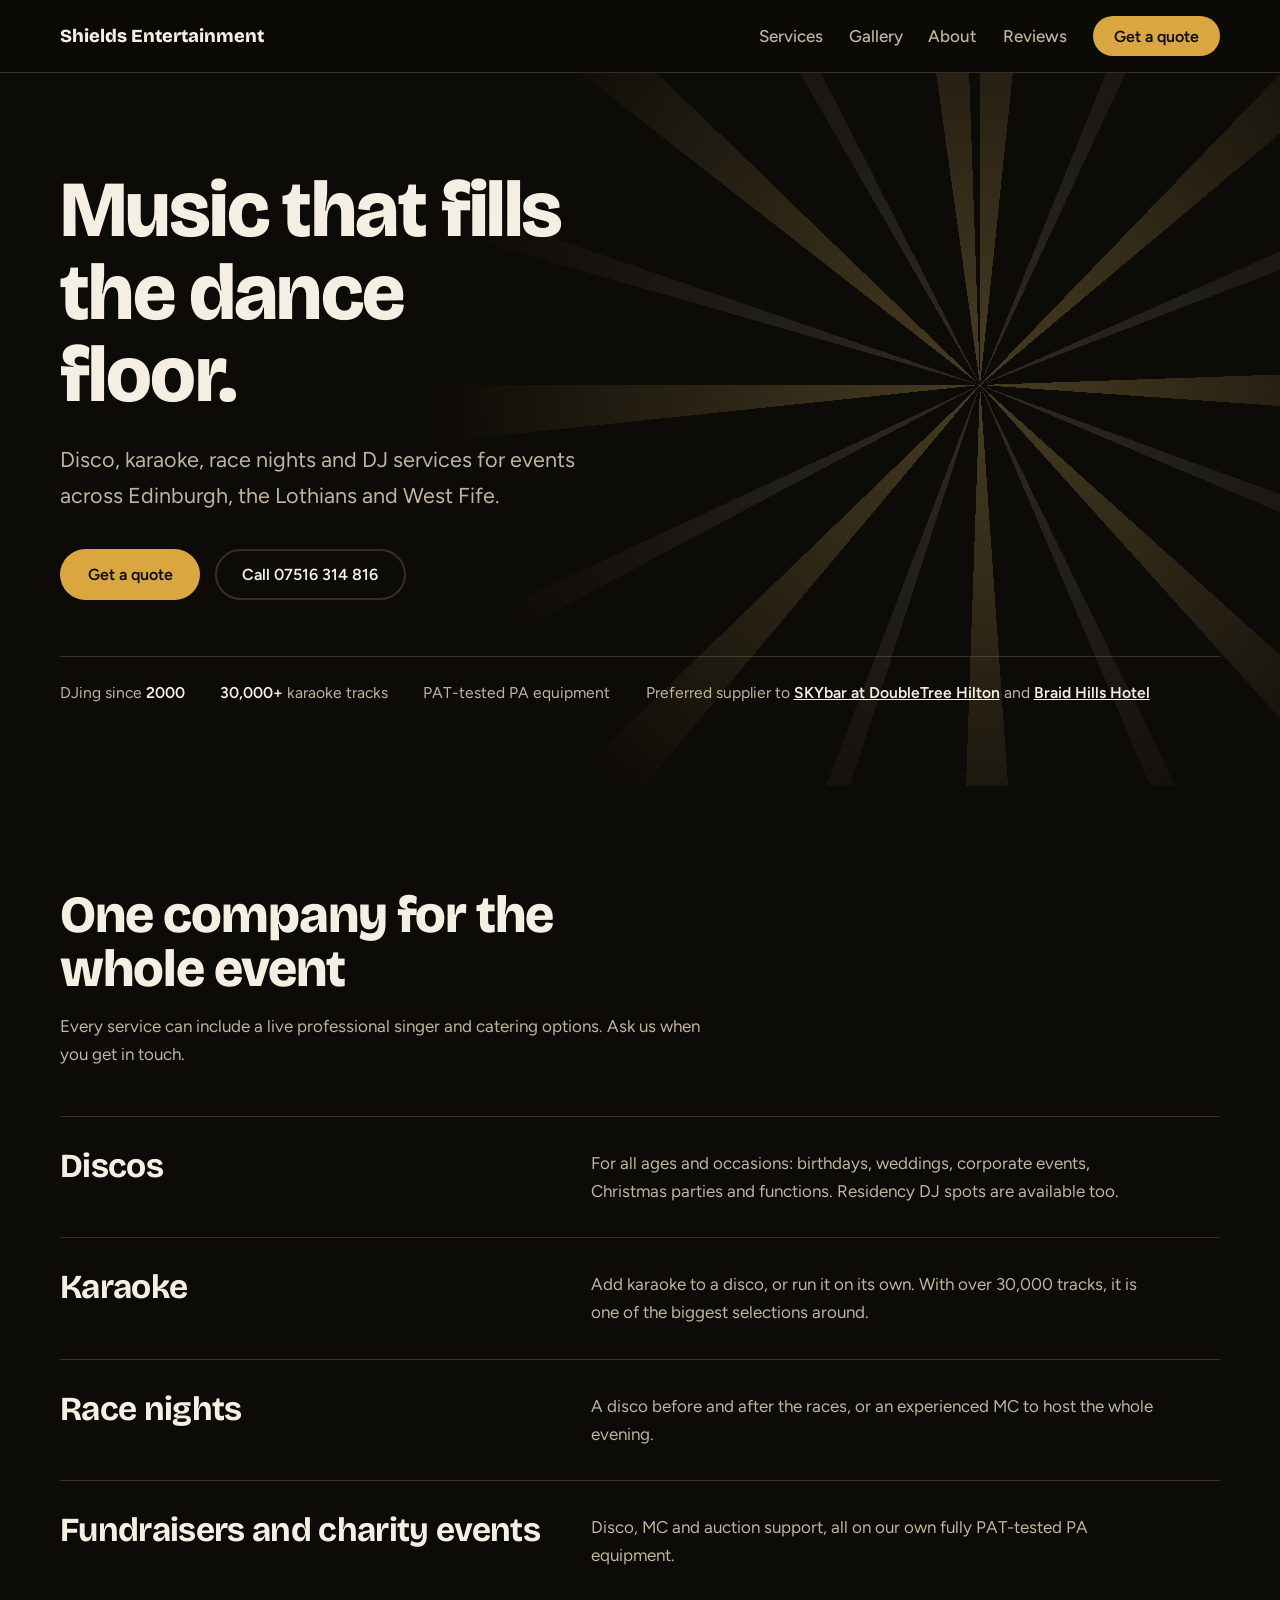
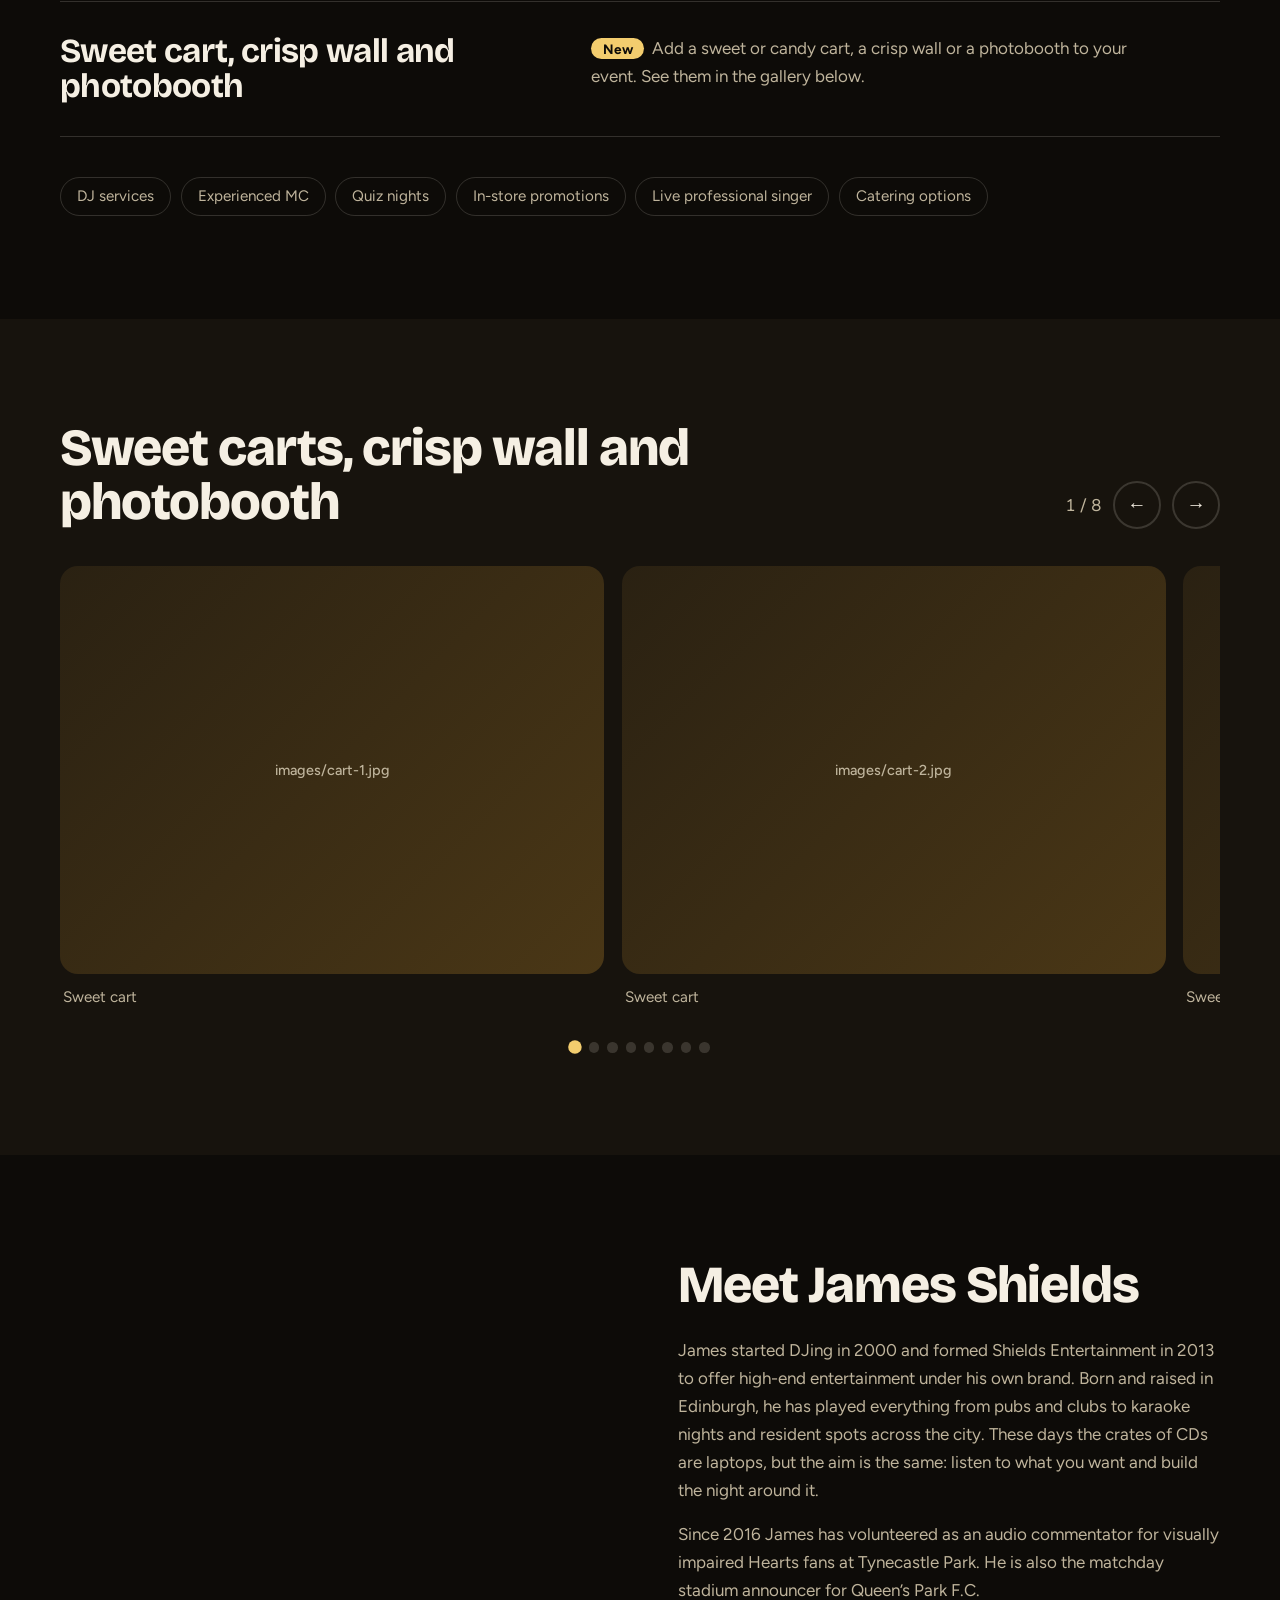
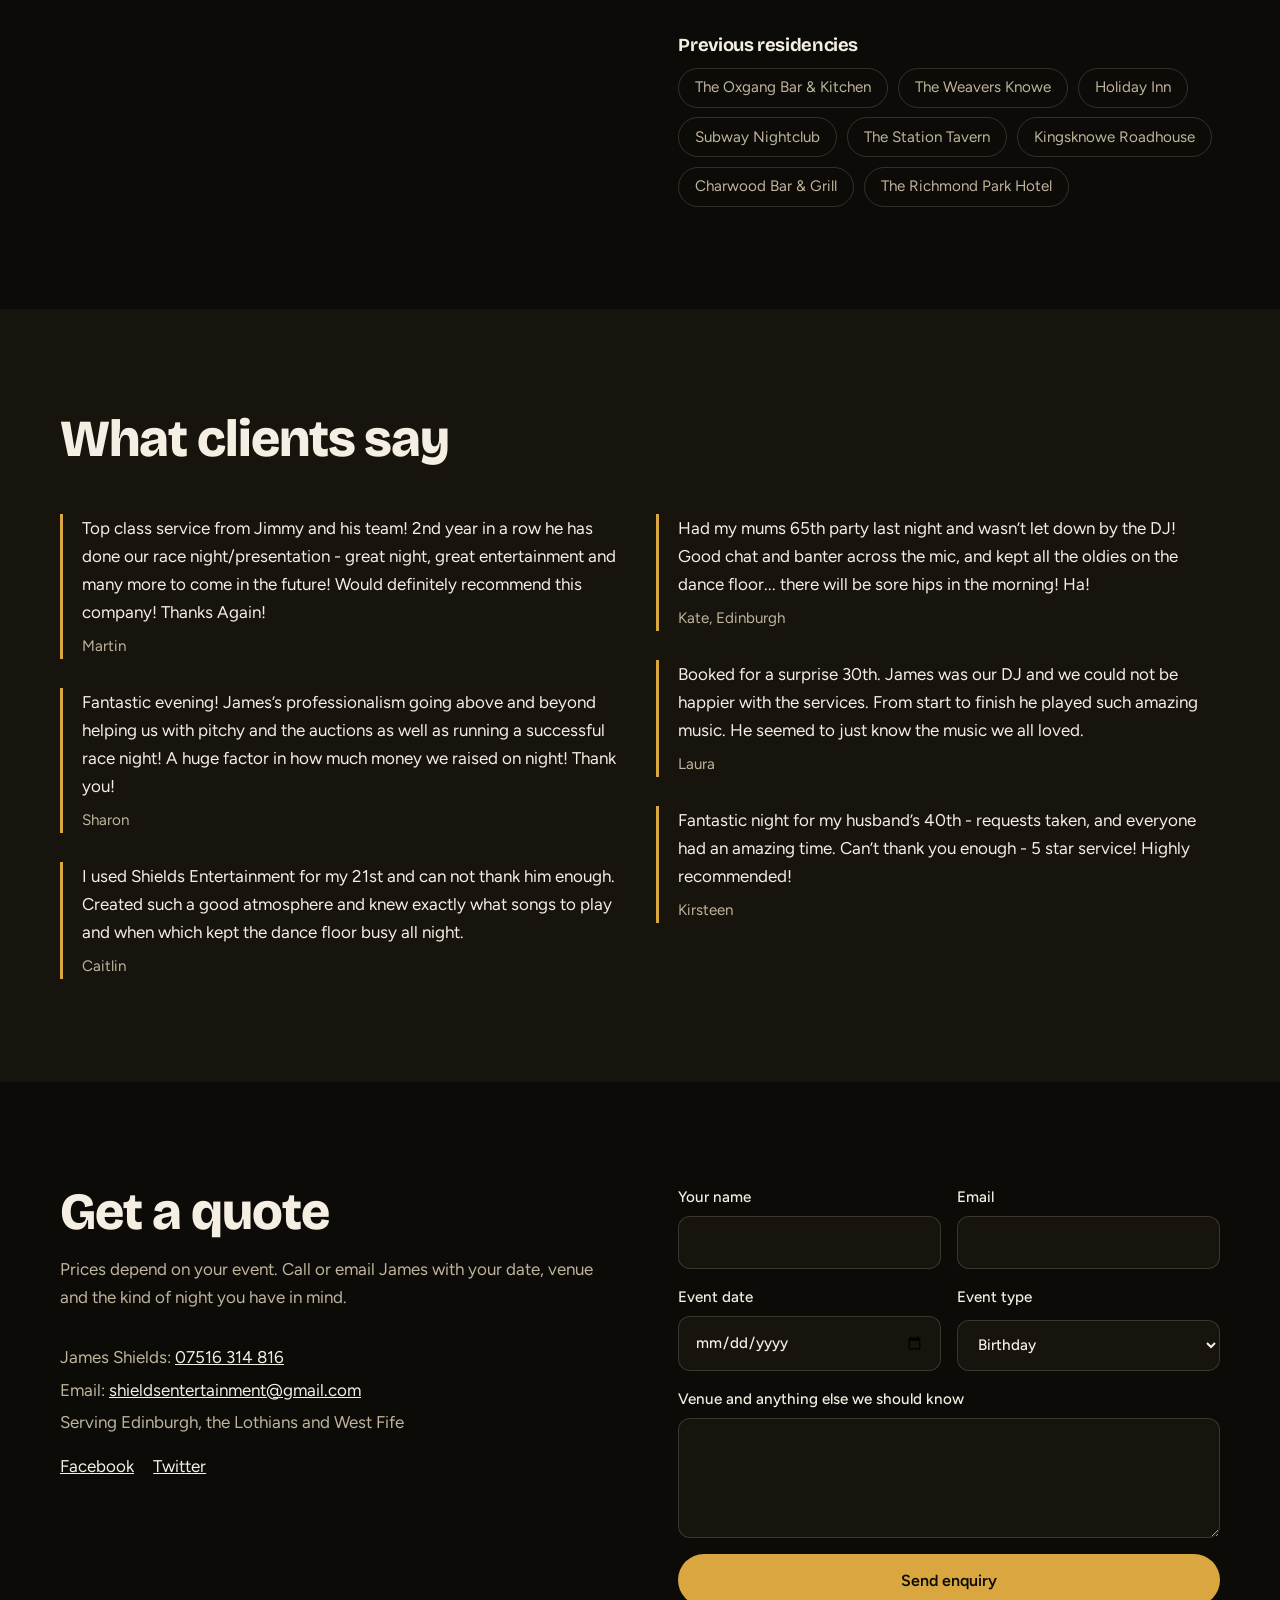
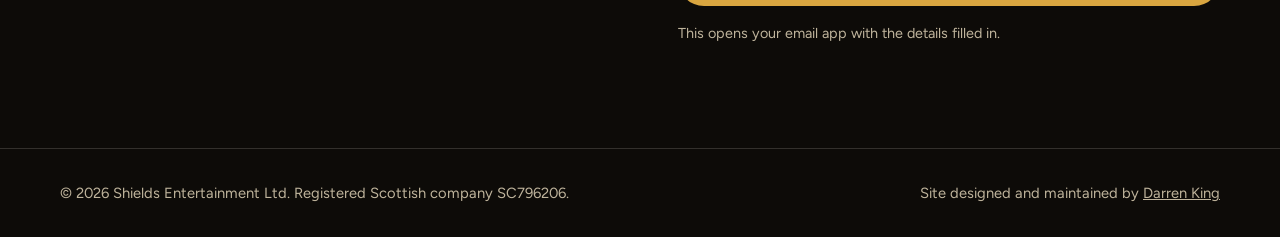
==== new/index.html @ cb1df414 "Create index.html Added new index" ====
<!DOCTYPE html>
<html lang="en-GB">
<head>
<meta charset="utf-8">
<meta name="viewport" content="width=device-width, initial-scale=1">
<title>Shields Entertainment | Disco, karaoke &amp; DJ services in Edinburgh, the Lothians and West Fife</title>
<meta name="description" content="Disco, karaoke, race nights and DJ services for birthdays, weddings and corporate events across Edinburgh, the Lothians and West Fife.">
<meta name="theme-color" content="#0d0b08">
<link rel="icon" href="images/shields-entertainment-logo.png">
<meta property="og:image" content="https://www.shieldsentertainment.co.uk/images/shields-entertainment-logo.png">
<link rel="preconnect" href="https://fonts.googleapis.com">
<link rel="preconnect" href="https://fonts.gstatic.com" crossorigin>
<link href="https://fonts.googleapis.com/css2?family=Bricolage+Grotesque:opsz,wght@12..96,500;12..96,700;12..96,800&family=Figtree:wght@400;500;600&display=swap" rel="stylesheet">
<style>
:root{
  --ink:#0d0b08; --ink-2:#17130d; --line:rgba(245,239,227,.16);
  --text:#f5efe3; --muted:#bfb49c; --coral:#d9a640; --gold:#f3cd6e;
  --display:"Bricolage Grotesque","Trebuchet MS",system-ui,sans-serif;
  --body:"Figtree",system-ui,-apple-system,"Segoe UI",sans-serif;
  --wrap:1160px;
}
*{box-sizing:border-box}
html{scroll-behavior:smooth;scroll-padding-top:5rem}
body{margin:0;background:var(--ink);color:var(--text);font:400 1.0625rem/1.65 var(--body);-webkit-font-smoothing:antialiased}
img{max-width:100%;display:block}
a{color:inherit}
:focus-visible{outline:3px solid var(--gold);outline-offset:3px;border-radius:4px}
.wrap{width:min(var(--wrap),100% - 2.5rem);margin-inline:auto}
h1,h2,h3{font-family:var(--display);line-height:1.04;margin:0;letter-spacing:-.02em}
h2{font-size:clamp(2rem,4.5vw,3.25rem);font-weight:800}
p{margin:0}
.btn{white-space:nowrap;display:inline-block;padding:.9rem 1.6rem;border-radius:999px;font:600 1rem var(--body);text-decoration:none;border:2px solid transparent;cursor:pointer;transition:transform .15s,background .15s}
.btn-primary{background:var(--coral);color:var(--ink)}
.btn-primary:hover{transform:translateY(-2px);background:#ecbf5c}
.btn-ghost{border-color:var(--line);color:var(--text)}
.btn-ghost:hover{border-color:var(--text)}

/* Header */
header{position:sticky;top:0;z-index:20;background:rgba(13,11,8,.85);backdrop-filter:blur(12px);border-bottom:1px solid var(--line)}
.bar{display:flex;align-items:center;justify-content:space-between;height:4.5rem;gap:1rem}
.brand{display:flex;align-items:center;gap:.7rem;text-decoration:none;font:800 1.15rem var(--display)}
.brand img{height:2.8rem;width:auto}
.brand .wordmark{display:inline}
nav{display:flex;align-items:center;gap:1.6rem}
nav a{text-decoration:none;font-weight:500;color:var(--muted)}
nav a:hover{color:var(--text)}
nav .btn{padding:.55rem 1.2rem;color:var(--ink)}
nav .btn:hover{color:var(--ink)}
@media(max-width:760px){nav a:not(.btn){display:none}.brand{font-size:1rem;line-height:1.15}}

/* Hero: rotating light beams are the one big gesture */
.hero{position:relative;overflow:hidden;isolation:isolate;padding:clamp(3rem,8vw,6rem) 0 clamp(3rem,8vw,5rem)}
.hero-grid{display:grid;grid-template-columns:1.15fr .85fr;gap:2rem;align-items:center}
.stage{position:relative;display:grid;place-items:center}
.beams{position:absolute;z-index:-1;left:50%;top:50%;width:min(170vmin,1300px);aspect-ratio:1;transform:translate(-50%,-50%);
  background:repeating-conic-gradient(from 0deg,rgba(243,205,110,.26) 0 6deg,transparent 6deg 22deg,rgba(255,244,214,.14) 22deg 25deg,transparent 25deg 44deg);
  -webkit-mask:radial-gradient(circle,#000 0,transparent 60%);mask:radial-gradient(circle,#000 0,transparent 60%);
  animation:spin 90s linear infinite}
@keyframes spin{to{transform:translate(-50%,-50%) rotate(360deg)}}
.ball{width:min(100%,25rem);height:auto;filter:drop-shadow(0 18px 50px rgba(217,166,64,.35))}
@media(max-width:820px){.hero-grid{grid-template-columns:1fr}.stage{order:-1}.ball{width:13rem}}
.hero h1{font-size:clamp(2.6rem,6.2vw,5.4rem);font-weight:800;max-width:11ch}
.hero p.lead{font-size:clamp(1.1rem,2vw,1.35rem);color:var(--muted);max-width:34rem;margin:1.6rem 0 2.2rem}
.hero .actions{display:flex;flex-wrap:wrap;gap:.9rem}
.facts{display:flex;flex-wrap:wrap;gap:.6rem 2.2rem;margin:3.5rem 0 0;padding:1.4rem 0 0;border-top:1px solid var(--line);list-style:none}
.facts li{color:var(--muted);font-size:.98rem}
.facts strong{color:var(--text);font-weight:600}

section{padding:clamp(4rem,8vw,6.5rem) 0}
.alt{background:var(--ink-2)}
.head{max-width:40rem;margin-bottom:3rem}
.head p{color:var(--muted);margin-top:1rem}

/* Services as rows */
.rows{border-bottom:1px solid var(--line)}
.row{display:grid;grid-template-columns:minmax(0,1fr) minmax(0,1.3fr);gap:1rem 3rem;padding:2rem 0;border-top:1px solid var(--line)}
.row h3{font-size:clamp(1.5rem,3vw,2.1rem);font-weight:700}
.row p{color:var(--muted);max-width:36rem}
@media(max-width:720px){.row{grid-template-columns:1fr}}
.included{margin-top:2.5rem;display:flex;flex-wrap:wrap;gap:.6rem}
.included span{padding:.4rem 1rem;border:1px solid var(--line);border-radius:999px;color:var(--muted);font-size:.95rem}

/* Carousel */
.gallery-top{display:flex;align-items:end;justify-content:space-between;gap:1.5rem;flex-wrap:wrap;margin-bottom:2rem}
.gallery-top .head{margin:0}
.controls{display:flex;align-items:center;gap:.7rem}
.counter{font-variant-numeric:tabular-nums;color:var(--muted);min-width:4.5rem;text-align:right}
.ctl{width:3rem;height:3rem;border-radius:50%;border:2px solid var(--line);background:transparent;color:var(--text);font-size:1.2rem;cursor:pointer;display:grid;place-items:center;transition:background .15s,border-color .15s}
.ctl:hover{background:var(--coral);border-color:var(--coral);color:var(--ink)}
.track{display:flex;gap:1.1rem;overflow-x:auto;scroll-snap-type:x mandatory;scrollbar-width:none;padding:.3rem 0 .6rem;overscroll-behavior-x:contain}
.track::-webkit-scrollbar{display:none}
.slide{flex:0 0 min(78%,34rem);scroll-snap-align:start;margin:0}
.slide button{all:unset;display:block;width:100%;cursor:zoom-in;border-radius:18px;overflow:hidden;aspect-ratio:4/3;position:relative;background:linear-gradient(135deg,#2a2112,#4a3716)}
.slide button:focus-visible{outline:3px solid var(--gold);outline-offset:3px}
.slide img{width:100%;height:100%;object-fit:cover;transition:transform .5s}
.slide button:hover img{transform:scale(1.04)}
.slide figcaption{padding:.7rem .2rem 0;color:var(--muted);font-size:.95rem}
.slide.missing img{display:none}
.slide.missing button::after{content:attr(data-path);position:absolute;inset:0;display:grid;place-items:center;text-align:center;padding:1rem;color:var(--muted);font:500 .9rem var(--body)}
.dots{display:flex;gap:.5rem;justify-content:center;margin-top:1.4rem;flex-wrap:wrap}
.dot{width:.65rem;height:.65rem;border-radius:50%;border:0;padding:0;background:var(--line);cursor:pointer}
.dot[aria-current="true"]{background:var(--gold);transform:scale(1.35)}
dialog{border:0;padding:0;background:transparent;max-width:100vw;max-height:100vh;width:100%;height:100%;color:var(--text)}
dialog::backdrop{background:rgba(8,6,3,.95)}
.lb{height:100%;display:grid;grid-template-rows:1fr auto;place-items:center;padding:1.2rem;gap:.8rem}
.lb img{max-height:78vh;width:auto;max-width:100%;border-radius:12px;object-fit:contain}
.lb .ph{width:min(90vw,60rem);aspect-ratio:4/3;border-radius:12px;background:linear-gradient(135deg,#2a2112,#4a3716);display:grid;place-items:center;color:var(--muted)}
.lb-bar{display:flex;align-items:center;gap:1rem;justify-content:center}
.lb-cap{color:var(--muted);min-width:8rem;text-align:center}
.lb-close{position:absolute;top:1rem;right:1rem}

/* About + contact */
.split{display:grid;grid-template-columns:1fr 1fr;gap:clamp(2rem,6vw,5rem);align-items:start}
@media(max-width:820px){.split{grid-template-columns:1fr}}
.split p+p{margin-top:1rem}
.split p{color:var(--muted)}
form{display:grid;gap:1rem}
label{display:grid;gap:.4rem;font-weight:500;font-size:.95rem}
input,select,textarea{font:inherit;color:var(--text);background:var(--ink-2);border:1.5px solid var(--line);border-radius:12px;padding:.8rem 1rem;width:100%}
.alt input,.alt select,.alt textarea{background:var(--ink)}
textarea{min-height:7.5rem;resize:vertical}
.two{display:grid;grid-template-columns:1fr 1fr;gap:1rem}
@media(max-width:520px){.two{grid-template-columns:1fr}}
.note{font-size:.9rem;color:var(--muted)}
.details{list-style:none;padding:0;margin:2rem 0 0;display:grid;gap:.3rem;color:var(--muted)}
.details a{color:var(--text)}
footer{border-top:1px solid var(--line);padding:2rem 0;color:var(--muted);font-size:.92rem}
footer .wrap{display:flex;justify-content:space-between;flex-wrap:wrap;gap:.6rem}


.brand .chip{display:flex}
.brand.no-logo .chip{display:none}
.portrait{width:100%;max-width:26rem;aspect-ratio:4/5;object-fit:cover;border-radius:18px;background:linear-gradient(135deg,#2a2112,#4a3716)}
.venues{margin-top:2rem}
.venues h3{font-size:1.15rem;font-weight:700;margin-bottom:.8rem}
.quotes{columns:2 22rem;column-gap:2rem}
.quotes blockquote{break-inside:avoid;margin:0 0 1.8rem;padding-left:1.2rem;border-left:3px solid var(--coral)}
.quotes p{color:var(--text)}
.quotes cite{display:block;margin-top:.5rem;color:var(--muted);font-style:normal;font-size:.95rem}
.new{display:inline-block;background:var(--gold);color:var(--ink);font:700 .85rem var(--body);padding:.15rem .7rem;border-radius:999px;margin-right:.5rem}
.social{display:flex;gap:1.2rem;margin-top:1rem}

@media(prefers-reduced-motion:reduce){
  html{scroll-behavior:auto}.beams{animation:none}.slide img,.btn{transition:none}
}
</style>
</head>
<body>

<header>
  <div class="wrap bar">
    <a class="brand" href="#top" aria-label="Shields Entertainment, home">
      <span class="chip"><img src="images/shields-entertainment-logo.png" alt="" id="logo"></span>
      <span class="wordmark">Shields Entertainment</span>
    </a>
    <nav aria-label="Main">
      <a href="#services">Services</a>
      <a href="#gallery">Gallery</a>
      <a href="#about">About</a>
      <a href="#testimonials">Reviews</a>
      <a class="btn btn-primary" href="#contact">Get a quote</a>
    </nav>
  </div>
</header>

<main id="top">
  <div class="hero">
    <div class="wrap">
      <div class="hero-grid">
        <div class="copy">
          <h1>Music that fills the dance floor.</h1>
          <p class="lead">Disco, karaoke, race nights and DJ services for events across Edinburgh, the Lothians and West Fife.</p>
          <div class="actions">
            <a class="btn btn-primary" href="#contact">Get a quote</a>
            <a class="btn btn-ghost" href="tel:07516314816">Call 07516 314 816</a>
          </div>
        </div>
        <div class="stage">
          <div class="beams" aria-hidden="true"></div>
          <img class="ball" id="heroball" alt="Shields Entertainment" width="230" height="230">
        </div>
      </div>
      <ul class="facts">
        <li>DJing since <strong>2000</strong></li>
        <li><strong>30,000+</strong> karaoke tracks</li>
        <li>PAT-tested PA equipment</li>
        <li>Preferred supplier to <strong><a href="https://skybaredinburgh.com/" target="_blank">SKYbar at DoubleTree Hilton</a></strong> and <strong><a href="https://www.braidhillshotel.com/services/weddings/" target="_blank">Braid Hills Hotel</a></strong></li>
      </ul>
    </div>
  </div>

  <section id="services">
    <div class="wrap">
      <div class="head">
        <h2>One company for the whole event</h2>
        <p>Every service can include a live professional singer and catering options. Ask us when you get in touch.</p>
      </div>
      <div class="rows">
        <div class="row">
          <h3>Discos</h3>
          <p>For all ages and occasions: birthdays, weddings, corporate events, Christmas parties and functions. Residency DJ spots are available too.</p>
        </div>
        <div class="row">
          <h3>Karaoke</h3>
          <p>Add karaoke to a disco, or run it on its own. With over 30,000 tracks, it is one of the biggest selections around.</p>
        </div>
        <div class="row">
          <h3>Race nights</h3>
          <p>A disco before and after the races, or an experienced MC to host the whole evening.</p>
        </div>
        <div class="row">
          <h3>Fundraisers and charity events</h3>
          <p>Disco, MC and auction support, all on our own fully PAT-tested PA equipment.</p>
        </div>
        <div class="row">
          <h3>Sweet cart, crisp wall and photobooth</h3>
          <p><span class="new">New</span>Add a sweet or candy cart, a crisp wall or a photobooth to your event. See them in the gallery below.</p>
        </div>
      </div>
      <div class="included" aria-label="Also available">
        <span>DJ services</span><span>Experienced MC</span><span>Quiz nights</span><span>In-store promotions</span><span>Live professional singer</span><span>Catering options</span>
      </div>
    </div>
  </section>

  <section id="gallery" class="alt" aria-labelledby="gal-h">
    <div class="wrap">
      <div class="gallery-top">
        <div class="head"><h2 id="gal-h">Sweet carts, crisp wall and photobooth</h2></div>
        <div class="controls">
          <span class="counter" id="counter" aria-live="polite"></span>
          <button class="ctl" id="prev" aria-label="Previous photo">&#8592;</button>
          <button class="ctl" id="next" aria-label="Next photo">&#8594;</button>
        </div>
      </div>
      <div class="track" id="track" role="region" aria-roledescription="carousel" aria-label="Event extras photos" tabindex="0"></div>
      <div class="dots" id="dots"></div>
    </div>
  </section>

  <section id="about">
    <div class="wrap split">
      <div>
        <img class="portrait" id="portrait" src="images/james-shields.jpg" alt="James Shields">
      </div>
      <div>
        <h2 style="margin-bottom:1.5rem">Meet James Shields</h2>
        <p>James started DJing in 2000 and formed Shields Entertainment in 2013 to offer high-end entertainment under his own brand. Born and raised in Edinburgh, he has played everything from pubs and clubs to karaoke nights and resident spots across the city. These days the crates of CDs are laptops, but the aim is the same: listen to what you want and build the night around it.</p>
        <p>Since 2016 James has volunteered as an audio commentator for visually impaired Hearts fans at Tynecastle Park. He is also the matchday stadium announcer for Queen&rsquo;s Park F.C.</p>
        <div class="venues">
          <h3>Previous residencies</h3>
          <div class="included" style="margin-top:0">
            <span>The Oxgang Bar &amp; Kitchen</span><span>The Weavers Knowe</span><span>Holiday Inn</span><span>Subway Nightclub</span><span>The Station Tavern</span><span>Kingsknowe Roadhouse</span><span>Charwood Bar &amp; Grill</span><span>The Richmond Park Hotel</span>
          </div>
        </div>
      </div>
    </div>
  </section>

  <section id="testimonials" class="alt">
    <div class="wrap">
      <div class="head"><h2>What clients say</h2></div>
      <div class="quotes">
        <blockquote><p>Top class service from Jimmy and his team! 2nd year in a row he has done our race night/presentation - great night, great entertainment and many more to come in the future! Would definitely recommend this company! Thanks Again!</p><cite>Martin</cite></blockquote>
        <blockquote><p>Fantastic evening! James&rsquo;s professionalism going above and beyond helping us with pitchy and the auctions as well as running a successful race night! A huge factor in how much money we raised on night! Thank you!</p><cite>Sharon</cite></blockquote>
        <blockquote><p>I used Shields Entertainment for my 21st and can not thank him enough. Created such a good atmosphere and knew exactly what songs to play and when which kept the dance floor busy all night.</p><cite>Caitlin</cite></blockquote>
        <blockquote><p>Had my mums 65th party last night and wasn&rsquo;t let down by the DJ! Good chat and banter across the mic, and kept all the oldies on the dance floor... there will be sore hips in the morning! Ha!</p><cite>Kate, Edinburgh</cite></blockquote>
        <blockquote><p>Booked for a surprise 30th. James was our DJ and we could not be happier with the services. From start to finish he played such amazing music. He seemed to just know the music we all loved.</p><cite>Laura</cite></blockquote>
        <blockquote><p>Fantastic night for my husband&rsquo;s 40th - requests taken, and everyone had an amazing time. Can&rsquo;t thank you enough - 5 star service! Highly recommended!</p><cite>Kirsteen</cite></blockquote>
      </div>
    </div>
  </section>

  <section id="contact">
    <div class="wrap split">
      <div>
        <h2>Get a quote</h2>
        <p style="margin-top:1rem">Prices depend on your event. Call or email James with your date, venue and the kind of night you have in mind.</p>
        <ul class="details" id="details"></ul>
        <div class="social">
          <a href="https://www.facebook.com/shieldsentertainment" rel="noopener">Facebook</a>
          <a href="https://twitter.com/shieldsent1" rel="noopener">Twitter</a>
        </div>
      </div>
      <form id="enquiry">
        <div class="two">
          <label>Your name<input name="name" required autocomplete="name"></label>
          <label>Email<input name="email" type="email" required autocomplete="email"></label>
        </div>
        <div class="two">
          <label>Event date<input name="date" type="date"></label>
          <label>Event type
            <select name="type"><option>Birthday</option><option>Wedding</option><option>Corporate event</option><option>Christmas party</option><option>Race night or fundraiser</option><option>Karaoke</option><option>Other</option></select>
          </label>
        </div>
        <label>Venue and anything else we should know<textarea name="message"></textarea></label>
        <button class="btn btn-primary" type="submit">Send enquiry</button>
        <p class="note">This opens your email app with the details filled in.</p>
      </form>
    </div>
  </section>
</main>

<footer>
  <div class="wrap">
    <span>&copy; <span id="yr"></span> Shields Entertainment Ltd. Registered Scottish company SC796206.</span>
    <span>Site designed and maintained by <a href="http://www.darren-king.co.uk">Darren King</a></span>
  </div>
</footer>

<dialog id="lightbox" aria-label="Photo viewer">
  <div class="lb">
    <button class="ctl lb-close" id="lb-close" aria-label="Close">&#10005;</button>
    <div id="lb-media"></div>
    <div class="lb-bar">
      <button class="ctl" id="lb-prev" aria-label="Previous photo">&#8592;</button>
      <span class="lb-cap" id="lb-cap"></span>
      <button class="ctl" id="lb-next" aria-label="Next photo">&#8594;</button>
    </div>
  </div>
</dialog>

<script>
/* ===== Edit these ===== */
const CONFIG = {
  email: "shieldsentertainment@gmail.com",
  phone: "07516 314 816",
  area:  "Edinburgh, the Lothians and West Fife"
};
// Images load from /images first. Until you copy them there, they fall back to the live site.
const LIVE = "https://www.shieldsentertainment.co.uk/";
const GALLERY = [
  {src:"images/cart-1.jpg",       alt:"Sweet cart set up at an event",   caption:"Sweet cart"},
  {src:"images/cart-2.jpg",       alt:"Sweet cart with jars of sweets",  caption:"Sweet cart"},
  {src:"images/cart-3.jpg",       alt:"Sweet cart close-up",             caption:"Sweet cart"},
  {src:"images/cart-4.jpg",       alt:"Sweet cart display",              caption:"Sweet cart"},
  {src:"images/cart-5.jpg",       alt:"Sweet cart at a party",           caption:"Sweet cart"},
  {src:"images/crisp-wall-1.jpg", alt:"Crisp wall display",              caption:"Crisp wall"},
  {src:"images/photobooth-1.jpg", alt:"Photobooth at an event",          caption:"Photobooth"},
  {src:"images/photobooth-2.jpg", alt:"Guests using the photobooth",     caption:"Photobooth"}
];
/* ====================== */

// Try the local file, then the live site, then give up
function load(img, src, onFail){
  let tried = false;
  img.addEventListener("error", () => {
    if(!tried && !/^https?:/.test(src)){ tried = true; img.src = LIVE + src; }
    else if(onFail) onFail();
  });
  img.src = src;
}

const $ = id => document.getElementById(id);
const track = $("track"), dots = $("dots"), counter = $("counter");

// Logo fallback: show the text name if the logo file is missing
load($("logo"), "images/shields-entertainment-logo.png", () => document.querySelector(".brand").classList.add("no-logo"));
load($("heroball"), "images/shields-entertainment-logo.png", () => $("heroball").remove());
load($("portrait"), "images/james-shields.jpg", () => $("portrait").remove());

// Build carousel
GALLERY.forEach((g,i) => {
  const fig = document.createElement("figure");
  fig.className = "slide";
  fig.setAttribute("role","group"); fig.setAttribute("aria-roledescription","slide");
  fig.setAttribute("aria-label", `${i+1} of ${GALLERY.length}`);
  const btn = document.createElement("button");
  btn.type = "button"; btn.dataset.path = g.src; btn.setAttribute("aria-label", `Enlarge: ${g.alt}`);
  const img = new Image(); img.alt = g.alt; img.loading = i < 2 ? "eager" : "lazy";
  load(img, g.src, () => fig.classList.add("missing"));
  btn.append(img);
  btn.addEventListener("click", () => openLB(i));
  const cap = document.createElement("figcaption"); cap.textContent = g.caption;
  fig.append(btn, cap); track.append(fig);

  const d = document.createElement("button");
  d.className = "dot"; d.type = "button"; d.setAttribute("aria-label", `Go to photo ${i+1}`);
  d.addEventListener("click", () => goTo(i));
  dots.append(d);
});

const slides = [...track.children];
const reduce = matchMedia("(prefers-reduced-motion: reduce)").matches;
const behavior = reduce ? "auto" : "smooth";
function current(){
  const x = track.scrollLeft + 1; let idx = 0, best = Infinity;
  slides.forEach((s,i) => { const dist = Math.abs(s.offsetLeft - track.offsetLeft - x); if(dist < best){best = dist; idx = i;} });
  if(track.scrollLeft + track.clientWidth >= track.scrollWidth - 2) idx = slides.length - 1;
  return idx;
}
function goTo(i){
  i = (i + slides.length) % slides.length;
  track.scrollTo({left: slides[i].offsetLeft - track.offsetLeft, behavior});
}
function sync(){
  const i = current();
  counter.textContent = `${i+1} / ${slides.length}`;
  [...dots.children].forEach((d,n) => d.setAttribute("aria-current", n === i));
}
let raf; track.addEventListener("scroll", () => { cancelAnimationFrame(raf); raf = requestAnimationFrame(sync); }, {passive:true});
$("prev").onclick = () => goTo(current() - 1);
$("next").onclick = () => goTo(current() + 1);
track.addEventListener("keydown", e => {
  if(e.key === "ArrowRight"){ e.preventDefault(); goTo(current()+1); }
  if(e.key === "ArrowLeft"){ e.preventDefault(); goTo(current()-1); }
});
addEventListener("resize", sync); sync();

// Lightbox
const lb = $("lightbox"); let lbi = 0;
function showLB(){
  const g = GALLERY[lbi], wrap = $("lb-media"); wrap.textContent = "";
  const img = new Image(); img.alt = g.alt;
  load(img, g.src, () => { const p = document.createElement("div"); p.className = "ph"; p.textContent = g.src; img.replaceWith(p); });
  wrap.append(img); $("lb-cap").textContent = `${lbi+1} / ${GALLERY.length} · ${g.caption}`;
}
function openLB(i){ lbi = i; showLB(); lb.showModal(); }
function stepLB(n){ lbi = (lbi + n + GALLERY.length) % GALLERY.length; showLB(); goTo(lbi); }
$("lb-prev").onclick = () => stepLB(-1);
$("lb-next").onclick = () => stepLB(1);
$("lb-close").onclick = () => lb.close();
lb.addEventListener("click", e => { if(e.target === lb) lb.close(); });
lb.addEventListener("keydown", e => {
  if(e.key === "ArrowRight") stepLB(1);
  if(e.key === "ArrowLeft") stepLB(-1);
});

// Contact details + form
const det = $("details");
const add = html => { const li = document.createElement("li"); li.innerHTML = html; det.append(li); };
add(`James Shields: <a href="tel:${CONFIG.phone.replace(/\s/g,"")}">${CONFIG.phone}</a>`);
add(`Email: <a href="mailto:${CONFIG.email}">${CONFIG.email}</a>`);
add(`Serving ${CONFIG.area}`);
$("yr").textContent = new Date().getFullYear();

$("enquiry").addEventListener("submit", e => {
  e.preventDefault();
  const f = new FormData(e.target);
  const body = `Name: ${f.get("name")}\nEmail: ${f.get("email")}\nEvent type: ${f.get("type")}\nDate: ${f.get("date") || "not set"}\n\n${f.get("message")}`;
  location.href = `mailto:${CONFIG.email}?subject=${encodeURIComponent("Enquiry from " + f.get("name"))}&body=${encodeURIComponent(body)}`;
});
</script>
</body>
</html>
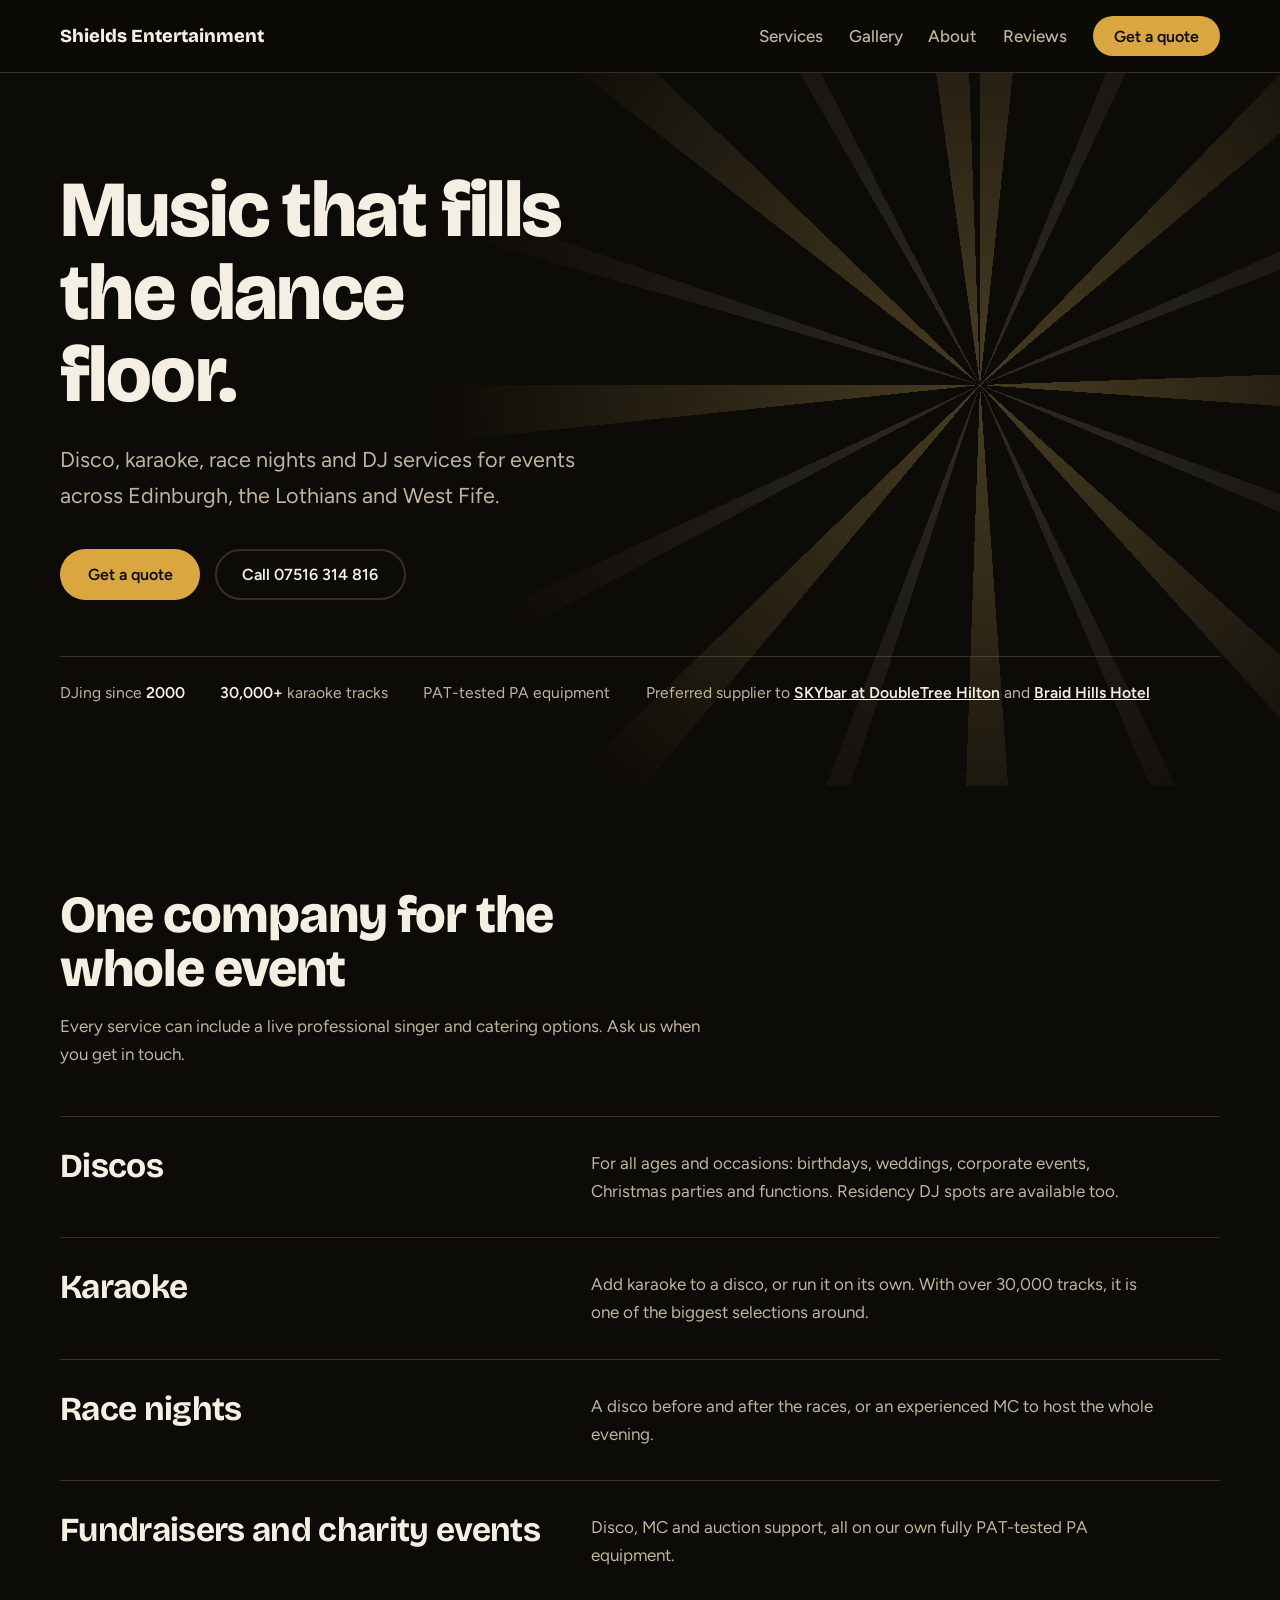
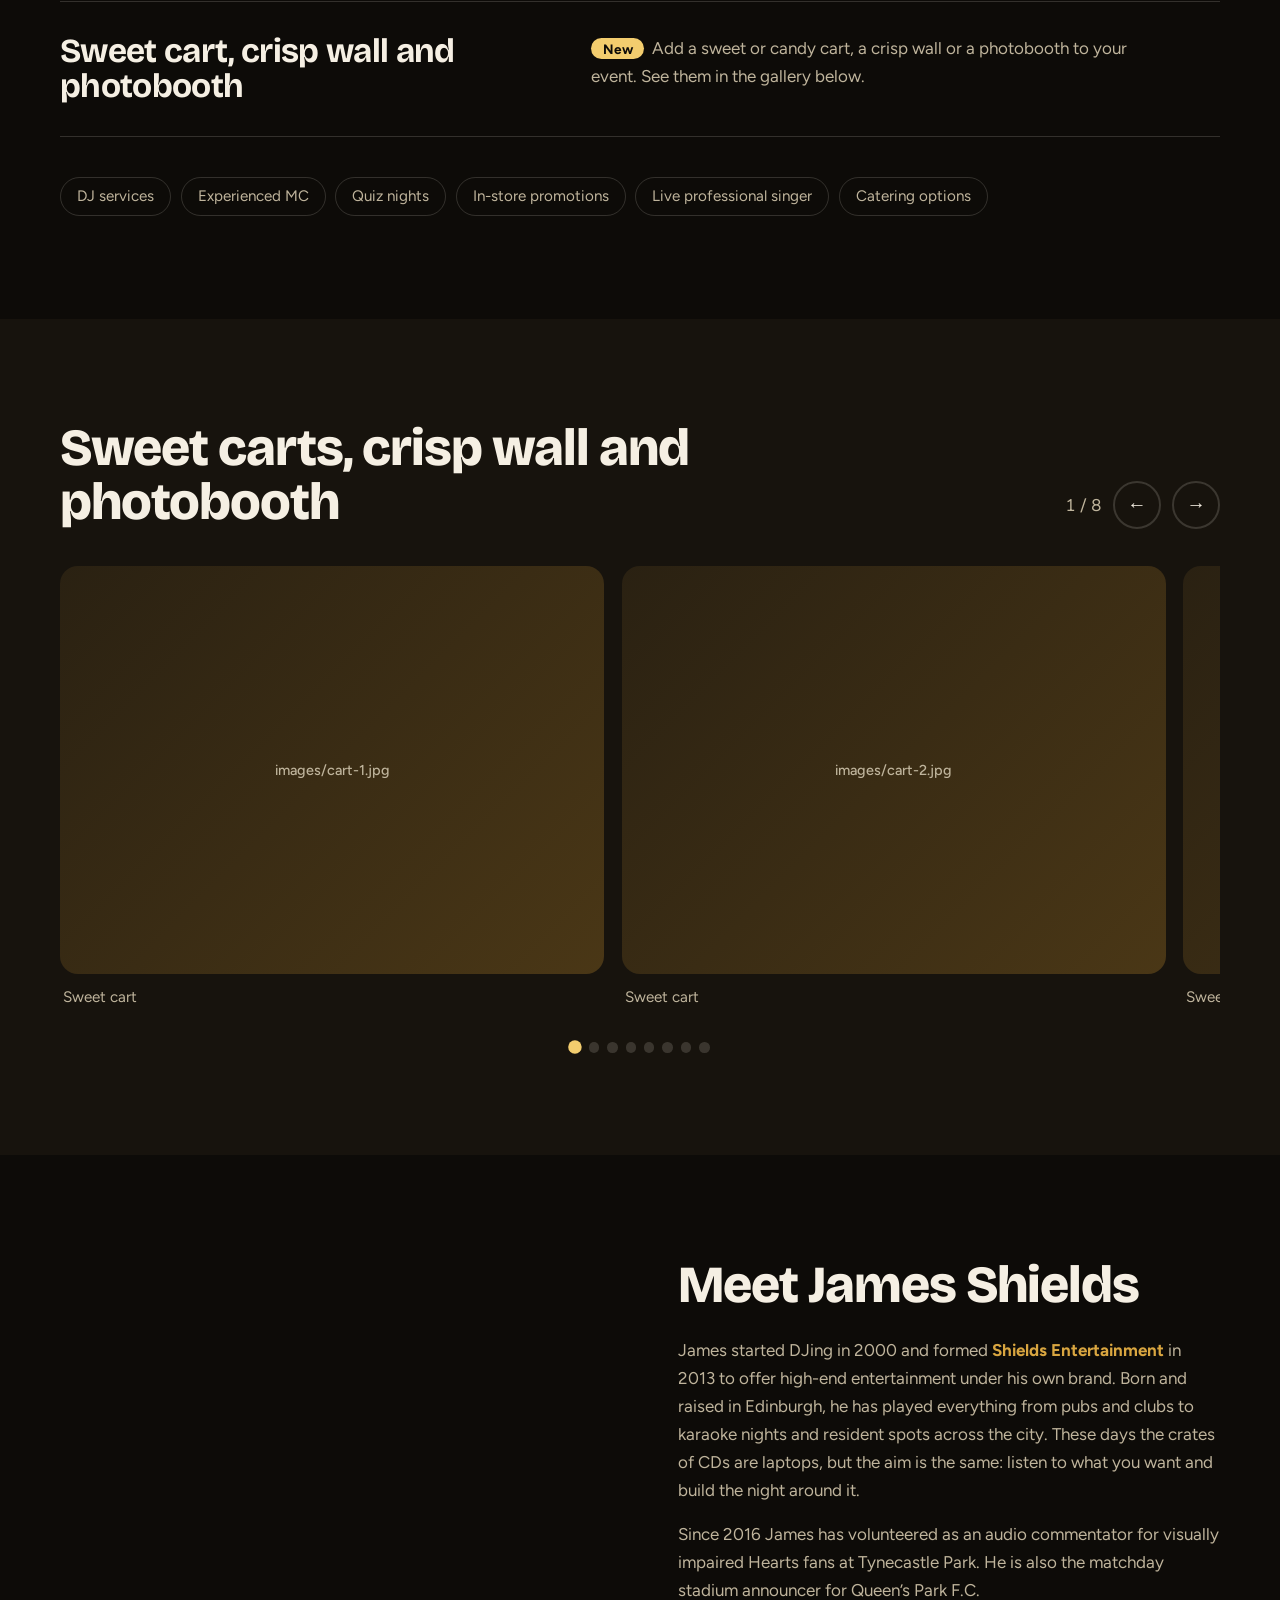
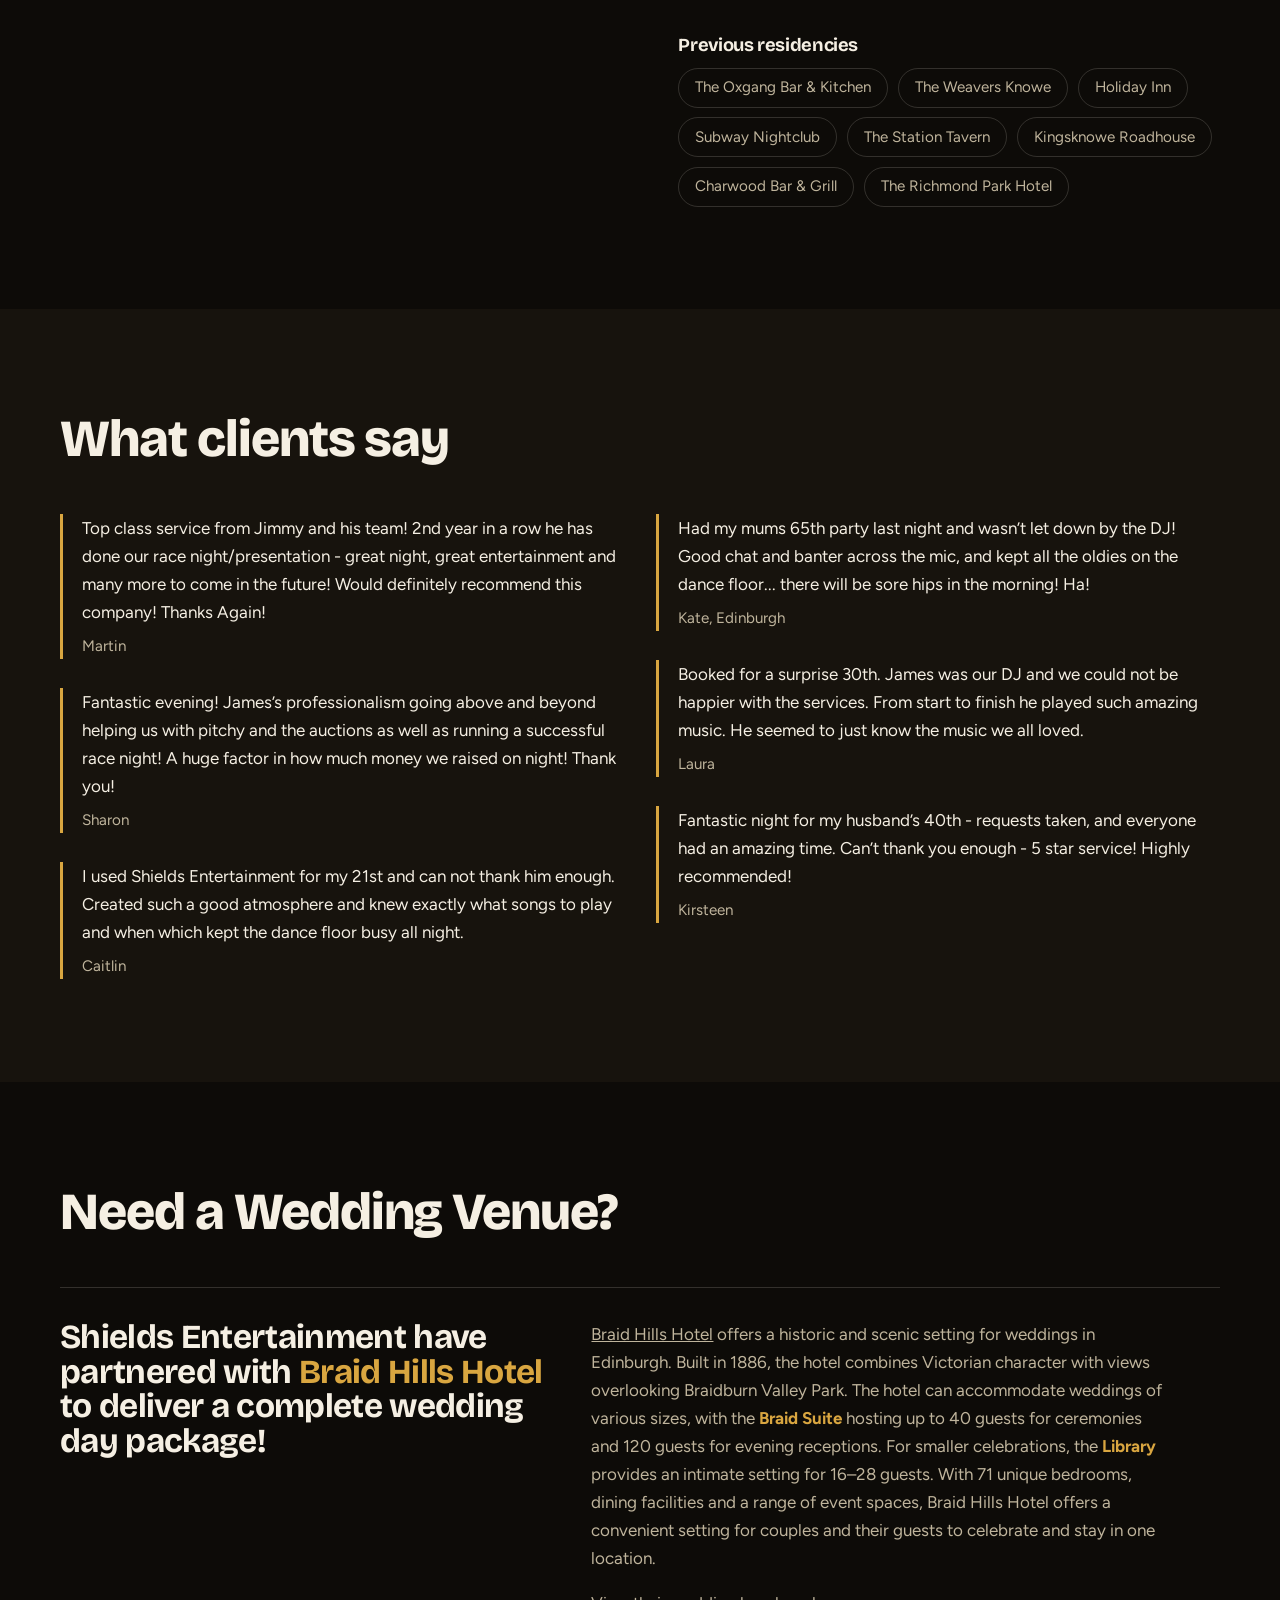
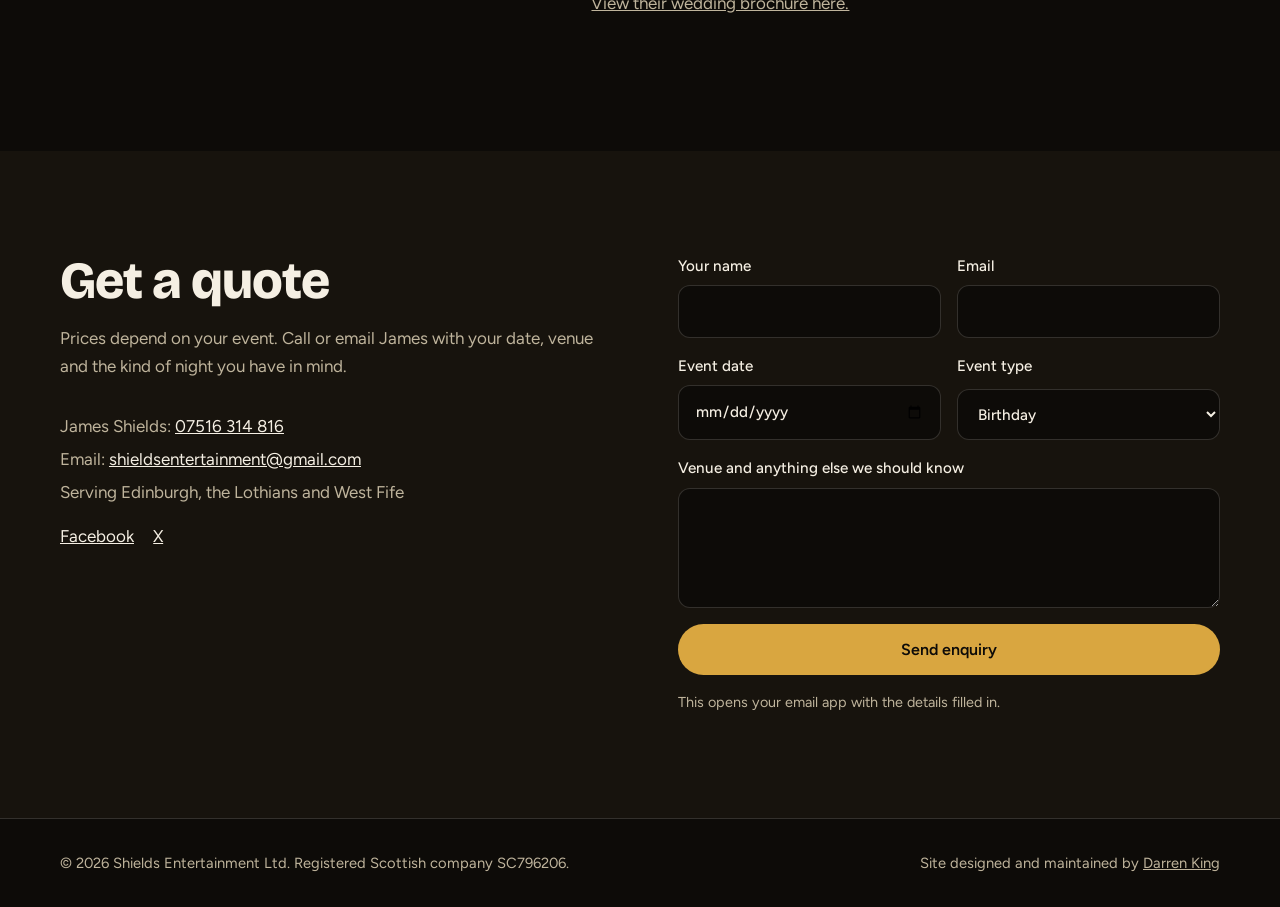
==== commit 20305c9a: "Update index.html" ====
--- a/new/index.html
+++ b/new/index.html
@@ -140,6 +140,8 @@
 .new{display:inline-block;background:var(--gold);color:var(--ink);font:700 .85rem var(--body);padding:.15rem .7rem;border-radius:999px;margin-right:.5rem}
 .social{display:flex;gap:1.2rem;margin-top:1rem}
 
+.highlight{font-weight: bold; color:var(--coral)}
+
 @media(prefers-reduced-motion:reduce){
   html{scroll-behavior:auto}.beams{animation:none}.slide img,.btn{transition:none}
 }
@@ -245,7 +247,7 @@
       </div>
       <div>
         <h2 style="margin-bottom:1.5rem">Meet James Shields</h2>
-        <p>James started DJing in 2000 and formed Shields Entertainment in 2013 to offer high-end entertainment under his own brand. Born and raised in Edinburgh, he has played everything from pubs and clubs to karaoke nights and resident spots across the city. These days the crates of CDs are laptops, but the aim is the same: listen to what you want and build the night around it.</p>
+        <p>James started DJing in 2000 and formed <span class="highlight">Shields Entertainment</span> in 2013 to offer high-end entertainment under his own brand. Born and raised in Edinburgh, he has played everything from pubs and clubs to karaoke nights and resident spots across the city. These days the crates of CDs are laptops, but the aim is the same: listen to what you want and build the night around it.</p>
         <p>Since 2016 James has volunteered as an audio commentator for visually impaired Hearts fans at Tynecastle Park. He is also the matchday stadium announcer for Queen&rsquo;s Park F.C.</p>
         <div class="venues">
           <h3>Previous residencies</h3>
@@ -270,8 +272,22 @@
       </div>
     </div>
   </section>
-
-  <section id="contact">
+  
+  <section id="braid-hills">
+	<div class="wrap">
+		<div class="head"><h2>Need a Wedding Venue?</h2></div>
+		<div class="row">
+			<h3>Shields Entertainment have partnered with <span class="highlight">Braid Hills Hotel</span> to deliver a complete wedding day package!</h3>
+			<div>
+				<p><a href="https://www.braidhillshotel.com/services/weddings/" target="_blank">Braid Hills Hotel</a> offers a historic and scenic setting for weddings in Edinburgh. Built in 1886, the hotel combines Victorian character with views overlooking Braidburn Valley Park. The hotel can accommodate weddings of various sizes, with the <span class="highlight">Braid Suite</span> hosting up to 40 guests for ceremonies and 120 guests for evening receptions. For smaller celebrations, the <span class="highlight">Library</span> provides an intimate setting for 16–28 guests.
+	With 71 unique bedrooms, dining facilities and a range of event spaces, Braid Hills Hotel offers a convenient setting for couples and their guests to celebrate and stay in one location.</p>
+				<p style="margin-top: 1em"><a href="Wedding Brochure - Braid Hills Hotel (2026).pdf" target="_blank">View their wedding brochure here.</a></p>
+			</div>
+		</div>
+	</div>
+  </section>
+
+  <section id="contact" class="alt">
     <div class="wrap split">
       <div>
         <h2>Get a quote</h2>
@@ -279,7 +295,7 @@
         <ul class="details" id="details"></ul>
         <div class="social">
           <a href="https://www.facebook.com/shieldsentertainment" rel="noopener">Facebook</a>
-          <a href="https://twitter.com/shieldsent1" rel="noopener">Twitter</a>
+          <a href="https://x.com/shieldsent1" rel="noopener">X</a>
         </div>
       </div>
       <form id="enquiry">
@@ -299,6 +315,7 @@
       </form>
     </div>
   </section>
+  
 </main>
 
 <footer>
